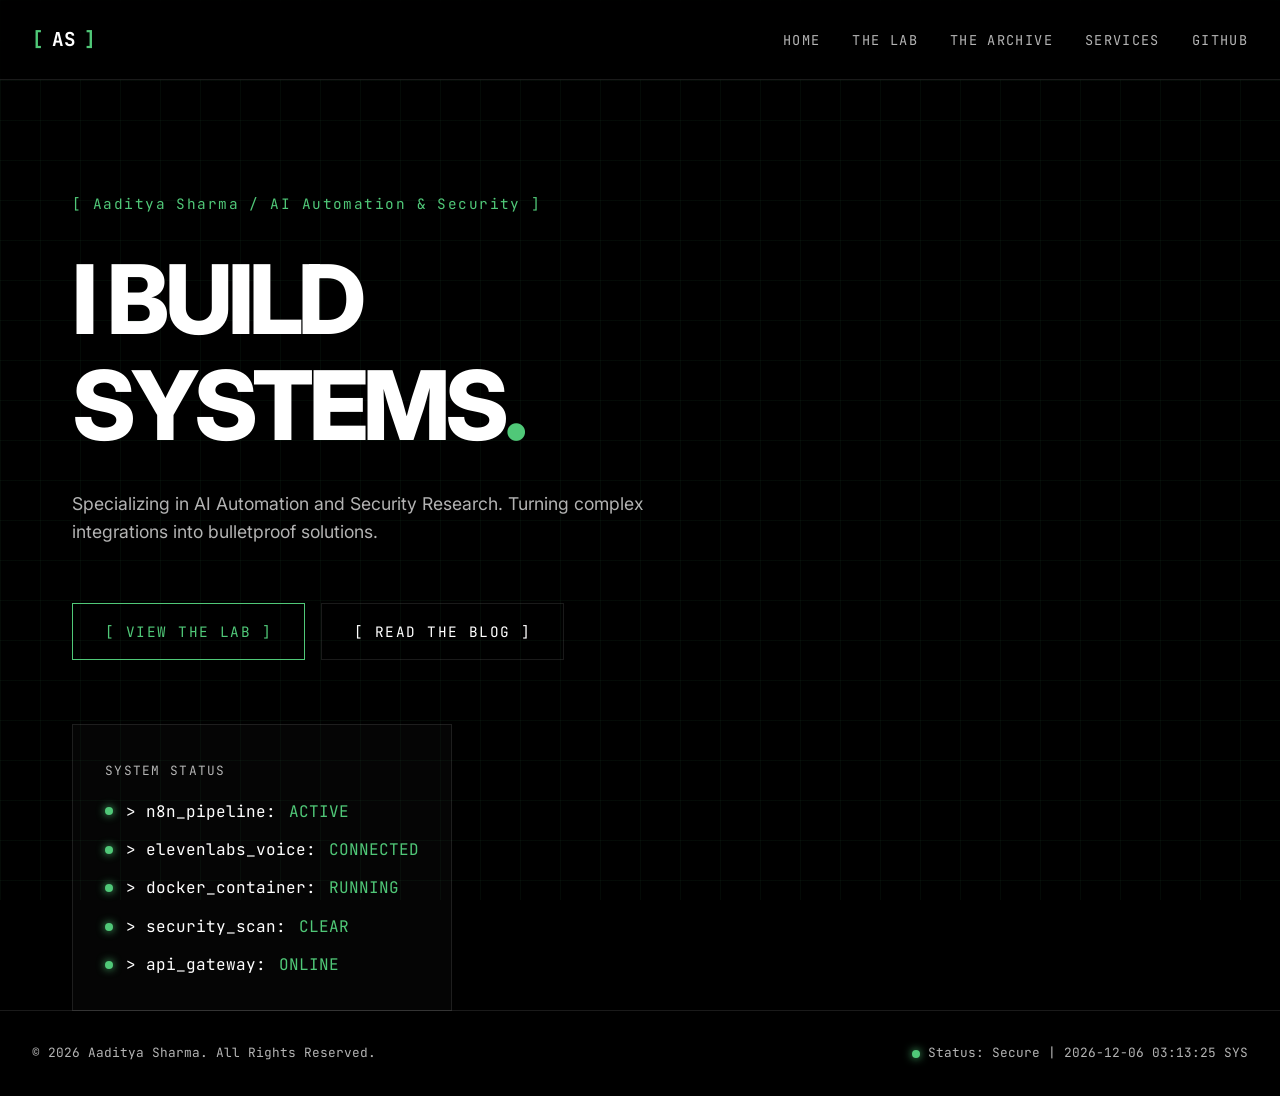
==== index.html @ 4a050b76 "Update index.html" ====
<!DOCTYPE html>
<html lang="en">
<head>
  <meta charset="UTF-8">
  <meta name="viewport" content="width=device-width, initial-scale=1.0">
  <meta name="google-site-verification" content="O0tYrFZsVxaQTLeURN5AISHJsrrloLoqdu-3Lp8WZmk" />
  <title>Aaditya Sharma | AI Automation & Security</title>
  <!-- SEO Meta Tags -->
<title>AddSSH | Cybersecurity Labs & Research</title
<meta name="description" content="Official portfolio of Aaditya. Exploring cybersecurity labs, malware research, and technical blogs.">
<meta name="keywords" content="Cybersecurity, Pentesting, Lab Solves, AddSSH, Aaditya, Security Research">
<meta name="author" content="Aaditya">

<!-- Social Media Preview (Open Graph) -->
<meta property="og:title" content="AddSSH | Cybersecurity Portfolio">
<meta property="og:description" content="Deep dives into security labs and technical writeups.">
<meta property="og:image" content="https://addssh.in/images/og-preview.png"> <!-- Path to a cool preview image -->
<meta property="og:url" content="https://addssh.in">
  <meta name="description" content="I BUILD SYSTEMS. Specializing in AI Automation and Security Research.">
  <link rel="stylesheet" href="css/style.css">
</head>
<body>
  <!-- Navigation -->
  <nav class="navbar">
    <a href="index.html" class="nav-brand"><span>[</span> AS <span>]</span></a>
    
    <button class="menu-toggle" aria-label="Toggle Navigation">
      <svg width="24" height="24" viewBox="0 0 24 24" fill="none" stroke="currentColor" stroke-width="2">
        <line x1="3" y1="12" x2="21" y2="12"></line>
        <line x1="3" y1="6" x2="21" y2="6"></line>
        <line x1="3" y1="18" x2="21" y2="18"></line>
      </svg>
    </button>

    <ul class="nav-links">
      <li><a href="index.html" class="nav-link">Home</a></li>
      <li><a href="lab.html" class="nav-link">The Lab</a></li>
      <li><a href="blog.html" class="nav-link">The Archive</a></li>
      <li><a href="services.html" class="nav-link">Services</a></li>
      <li><a href="https://github.com" target="_blank" rel="noopener noreferrer" class="nav-link">GitHub</a></li>
    </ul>
  </nav>

  <!-- Hero Section -->
  <main>
    <section class="hero container">
      <span class="hero-subtitle">[ Aaditya Sharma / AI Automation & Security ]</span>
      <h1>I BUILD<br>SYSTEMS<span class="accent">.</span></h1>
      <p style="max-width: 600px; font-size: 1.1rem; margin-top: 1rem;">
        Specializing in AI Automation and Security Research. Turning complex integrations into bulletproof solutions.
      </p>
      
      <div style="display: flex; gap: 1rem; margin-top: 2rem; flex-wrap: wrap;">
        <a href="lab.html" class="btn btn-primary">[ VIEW THE LAB ]</a>
        <a href="blog.html" class="btn">[ READ THE BLOG ]</a>
      </div>
      
      <!-- Terminal status block -->
      <div class="card" style="margin-top: 4rem; max-width: 400px;">
        <span class="mono" style="font-size: 0.8rem; color: var(--text-secondary); letter-spacing: 0.1em;">SYSTEM STATUS</span>
        <div style="margin-top: 1rem; display: flex; flex-direction: column; gap: 0.8rem;" class="mono text-sm">
          <div style="display: flex; align-items: center; gap: 0.8rem;">
            <div class="status-dot" style="animation-delay: 0s;"></div>
            <span>> n8n_pipeline:</span> <span class="accent">ACTIVE</span>
          </div>
          <div style="display: flex; align-items: center; gap: 0.8rem;">
            <div class="status-dot" style="animation-delay: 0.2s;"></div>
            <span>> elevenlabs_voice:</span> <span class="accent">CONNECTED</span>
          </div>
          <div style="display: flex; align-items: center; gap: 0.8rem;">
            <div class="status-dot" style="animation-delay: 0.4s;"></div>
            <span>> docker_container:</span> <span class="accent">RUNNING</span>
          </div>
          <div style="display: flex; align-items: center; gap: 0.8rem;">
            <div class="status-dot" style="animation-delay: 0.6s;"></div>
            <span>> security_scan:</span> <span class="accent">CLEAR</span>
          </div>
          <div style="display: flex; align-items: center; gap: 0.8rem;">
            <div class="status-dot" style="animation-delay: 0.8s;"></div>
            <span>> api_gateway:</span> <span class="accent">ONLINE</span>
          </div>
        </div>
      </div>
    </section>
  </main>

  <!-- Footer -->
  <footer class="footer">
    <div>&copy; 2026 Aaditya Sharma. All Rights Reserved.</div>
    <div class="status-indicator">
      <div class="status-dot"></div>
      <span class="mono">Status: Secure | <span id="terminal-time"></span></span>
    </div>
  </footer>

  <script src="js/main.js"></script>
</body>
</html>
---- css/style.css ----
@import url('https://fonts.googleapis.com/css2?family=Inter:wght@300;400;600;800&family=JetBrains+Mono:wght@400;700&display=swap');

:root {
  --bg-color: #000000;
  --accent-color: #50C878;
  --text-primary: #FFFFFF;
  --text-secondary: rgba(255, 255, 255, 0.7);
  --grid-color: rgba(80, 200, 120, 0.05); /* very subtle emerald */
  --border-color: rgba(255, 255, 255, 0.1);
  --font-sans: 'Inter', sans-serif;
  --font-mono: 'JetBrains Mono', monospace;
}

/* CSS Reset */
*, *::before, *::after {
  box-sizing: border-box;
  margin: 0;
  padding: 0;
}

html {
  scroll-behavior: smooth;
}

body {
  background-color: var(--bg-color);
  color: var(--text-primary);
  font-family: var(--font-sans);
  line-height: 1.6;
  min-height: 100vh;
  overflow-x: hidden;
  position: relative;
}

/* Blueprint Grid Background */
body::before {
  content: '';
  position: fixed;
  top: 0; left: 0; right: 0; bottom: 0;
  background-image: 
    linear-gradient(var(--grid-color) 1px, transparent 1px),
    linear-gradient(90deg, var(--grid-color) 1px, transparent 1px);
  background-size: 40px 40px;
  z-index: -1;
  pointer-events: none;
}

/* Typography */
h1, h2, h3, h4, h5, h6 {
  font-weight: 800;
  line-height: 1.1;
  margin-bottom: 1rem;
}

h1 { font-size: clamp(3rem, 8vw, 6rem); letter-spacing: -0.05em; }
h2 { font-size: clamp(2rem, 5vw, 4rem); letter-spacing: -0.03em; }

p {
  margin-bottom: 1.5rem;
  color: var(--text-secondary);
}

a {
  color: inherit;
  text-decoration: none;
}

.mono {
  font-family: var(--font-mono);
}

.accent {
  color: var(--accent-color);
}

/* Layout Utilities */
.container {
  width: 100%;
  max-width: 1200px;
  margin: 0 auto;
  padding: 0 2rem;
}

section {
  padding: 8rem 0;
  min-height: 100vh;
  display: flex;
  flex-direction: column;
  justify-content: center;
}

/* Navigation - Glassmorphism & Glitch Underline */
.navbar {
  position: fixed;
  top: 0; left: 0; right: 0;
  height: 80px;
  display: flex;
  align-items: center;
  justify-content: space-between;
  padding: 0 2rem;
  background: rgba(0, 0, 0, 0.7);
  backdrop-filter: blur(12px);
  -webkit-backdrop-filter: blur(12px);
  border-bottom: 1px solid var(--border-color);
  z-index: 1000;
  will-change: transform;
}

.nav-brand {
  font-family: var(--font-mono);
  font-size: 1.2rem;
  font-weight: 700;
  color: var(--text-primary);
  display: flex;
  align-items: center;
  gap: 0.5rem;
}

.nav-brand span {
  color: var(--accent-color);
}

.nav-links {
  display: flex;
  gap: 2rem;
  list-style: none;
}

.nav-link {
  font-family: var(--font-mono);
  font-size: 0.85rem;
  text-transform: uppercase;
  letter-spacing: 0.1em;
  color: var(--text-secondary);
  position: relative;
  transition: color 0.3s ease;
  padding: 0.5rem 0;
}

.nav-link:hover, .nav-link.active {
  color: var(--accent-color);
}

/* Slide-Underline / Glitch Effect */
.nav-link::after {
  content: '';
  position: absolute;
  bottom: 0;
  left: 0;
  width: 100%;
  height: 2px;
  background-color: var(--accent-color);
  transform: scaleX(0);
  transform-origin: right;
  transition: transform 0.4s cubic-bezier(0.86, 0, 0.07, 1);
  will-change: transform;
}

.nav-link:hover::after, .nav-link.active::after {
  transform: scaleX(1);
  transform-origin: left;
}

/* Mobile Menu Toggle */
.menu-toggle {
  display: none;
  background: none;
  border: none;
  color: var(--text-primary);
  font-size: 1.5rem;
  cursor: pointer;
}

/* Sub-Navigation for Blog & Lab */
.sub-nav {
  position: sticky;
  top: 80px;
  background: rgba(0, 0, 0, 0.9);
  border-bottom: 1px solid var(--border-color);
  padding: 1rem 0;
  z-index: 990;
  display: flex;
  justify-content: center;
  gap: 2rem;
  backdrop-filter: blur(8px);
}

.sub-nav a {
  font-family: var(--font-mono);
  font-size: 0.8rem;
  color: var(--text-secondary);
  transition: color 0.2s ease;
}

.sub-nav a:hover {
  color: var(--accent-color);
}

/* Buttons */
.btn {
  display: inline-block;
  font-family: var(--font-mono);
  font-size: 0.9rem;
  letter-spacing: 0.1em;
  padding: 1rem 2rem;
  border: 1px solid var(--border-color);
  background: transparent;
  color: var(--text-primary);
  transition: all 0.3s ease;
  cursor: pointer;
  text-transform: uppercase;
  will-change: transform, background-color;
}

.btn:hover {
  background: var(--accent-color);
  border-color: var(--accent-color);
  color: var(--bg-color);
  transform: translateY(-2px);
}

.btn-primary {
  border-color: var(--accent-color);
  color: var(--accent-color);
}

/* Status Indicator Footer */
.footer {
  border-top: 1px solid var(--border-color);
  padding: 2rem;
  display: flex;
  justify-content: space-between;
  align-items: center;
  font-family: var(--font-mono);
  font-size: 0.8rem;
  color: var(--text-secondary);
  background: var(--bg-color);
}

.status-indicator {
  display: flex;
  align-items: center;
  gap: 0.5rem;
}

.status-dot {
  width: 8px;
  height: 8px;
  border-radius: 50%;
  background-color: var(--accent-color);
  box-shadow: 0 0 8px var(--accent-color);
  animation: pulse 2s infinite;
}

@keyframes pulse {
  0% { opacity: 1; transform: scale(1); }
  50% { opacity: 0.4; transform: scale(0.8); }
  100% { opacity: 1; transform: scale(1); }
}

/* Component specifics */
.hero {
  align-items: flex-start;
  padding-top: 12rem;
}

.hero-subtitle {
  font-family: var(--font-mono);
  color: var(--accent-color);
  letter-spacing: 0.1em;
  font-size: 0.9rem;
  margin-bottom: 2rem;
  display: block;
}

.content-grid {
  display: grid;
  grid-template-columns: repeat(auto-fit, minmax(300px, 1fr));
  gap: 2rem;
  margin-top: 4rem;
}

.card {
  border: 1px solid var(--border-color);
  background: rgba(255, 255, 255, 0.02);
  padding: 2rem;
  transition: transform 0.3s ease, border-color 0.3s ease;
  will-change: transform;
}

.card:hover {
  transform: translateY(-5px);
  border-color: var(--accent-color);
}

.card-tag {
  font-family: var(--font-mono);
  font-size: 0.75rem;
  color: var(--accent-color);
  margin-bottom: 1rem;
  display: inline-block;
}

.card-title {
  font-size: 1.5rem;
  margin-bottom: 1rem;
}

/* Responsive */
@media (max-width: 768px) {
  .nav-links {
    display: none; /* simple mobile hide for now, could expand to toggle */
  }
  .menu-toggle {
    display: block;
  }
  .sub-nav {
    flex-wrap: wrap;
    padding: 1rem;
  }
  h1 { font-size: 2.5rem; }
  h2 { font-size: 2rem; }
  section { padding: 6rem 0; }
  .footer {
    flex-direction: column;
    gap: 1rem;
    text-align: center;
  }
}

/* Navigation Dropdowns */
.nav-item-dropdown {
  position: relative;
}

.dropdown-menu {
  position: absolute;
  top: 100%;
  left: 0;
  background: rgba(0, 0, 0, 0.95);
  border: 1px solid var(--border-color);
  backdrop-filter: blur(8px);
  min-width: 250px;
  list-style: none;
  padding: 1rem 0;
  opacity: 0;
  visibility: hidden;
  transform: translateY(10px);
  transition: all 0.3s cubic-bezier(0.86, 0, 0.07, 1);
  z-index: 1000;
  will-change: transform, opacity;
}

.nav-item-dropdown:hover .dropdown-menu {
  opacity: 1;
  visibility: visible;
  transform: translateY(0);
}

.dropdown-menu li {
  padding: 0;
}

.dropdown-menu a {
  display: block;
  padding: 0.5rem 1.5rem;
  font-family: var(--font-mono);
  font-size: 0.8rem;
  color: var(--text-secondary);
  transition: all 0.2s ease;
  white-space: nowrap;
  overflow: hidden;
  text-overflow: ellipsis;
}

.dropdown-menu a:hover {
  color: var(--accent-color);
  background: rgba(80, 200, 120, 0.1);
  padding-left: 2rem;
}

/* Card Image Styles */
.card-img-container {
  width: 100%;
  height: 200px;
  overflow: hidden;
  margin-bottom: 1.5rem;
  border-bottom: 1px solid var(--border-color);
  margin-top: -2rem;
  margin-left: -2rem;
  margin-right: -2rem;
  width: calc(100% + 4rem);
}

.card-img-container img {
  width: 100%;
  height: 100%;
  object-fit: cover;
  transition: transform 0.5s ease;
}

.card:hover .card-img-container img {
  transform: scale(1.05);
}

/* Viewer Animations */
.fade-in-up {
  opacity: 0;
  transform: translateY(20px);
  animation: fadeInUp 0.8s cubic-bezier(0.16, 1, 0.3, 1) forwards;
}

.delay-1 { animation-delay: 0.1s; }
.delay-2 { animation-delay: 0.2s; }
.delay-3 { animation-delay: 0.3s; }
.delay-4 { animation-delay: 0.4s; }

@keyframes fadeInUp {
  from {
    opacity: 0;
    transform: translateY(20px);
  }
  to {
    opacity: 1;
    transform: translateY(0);
  }
}
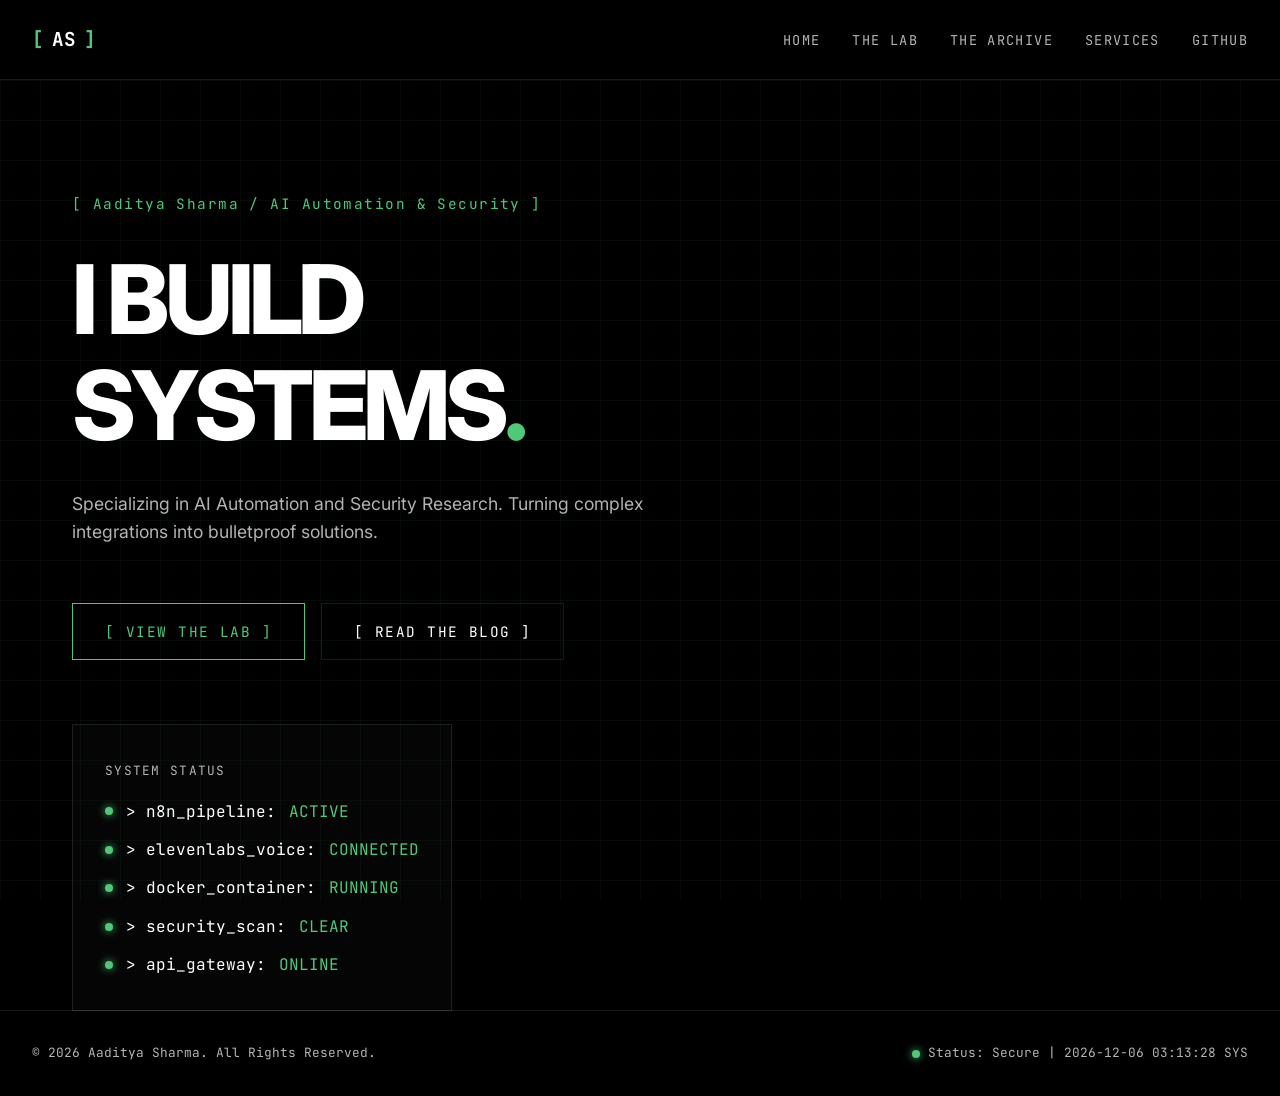
==== commit 2ee1d380: "Fix title tag in index.html Updated the title tag to reflect the correct project name." ====
--- a/index.html
+++ b/index.html
@@ -6,7 +6,7 @@
   <meta name="google-site-verification" content="O0tYrFZsVxaQTLeURN5AISHJsrrloLoqdu-3Lp8WZmk" />
   <title>Aaditya Sharma | AI Automation & Security</title>
   <!-- SEO Meta Tags -->
-<title>AddSSH | Cybersecurity Labs & Research</title
+
 <meta name="description" content="Official portfolio of Aaditya. Exploring cybersecurity labs, malware research, and technical blogs.">
 <meta name="keywords" content="Cybersecurity, Pentesting, Lab Solves, AddSSH, Aaditya, Security Research">
 <meta name="author" content="Aaditya">
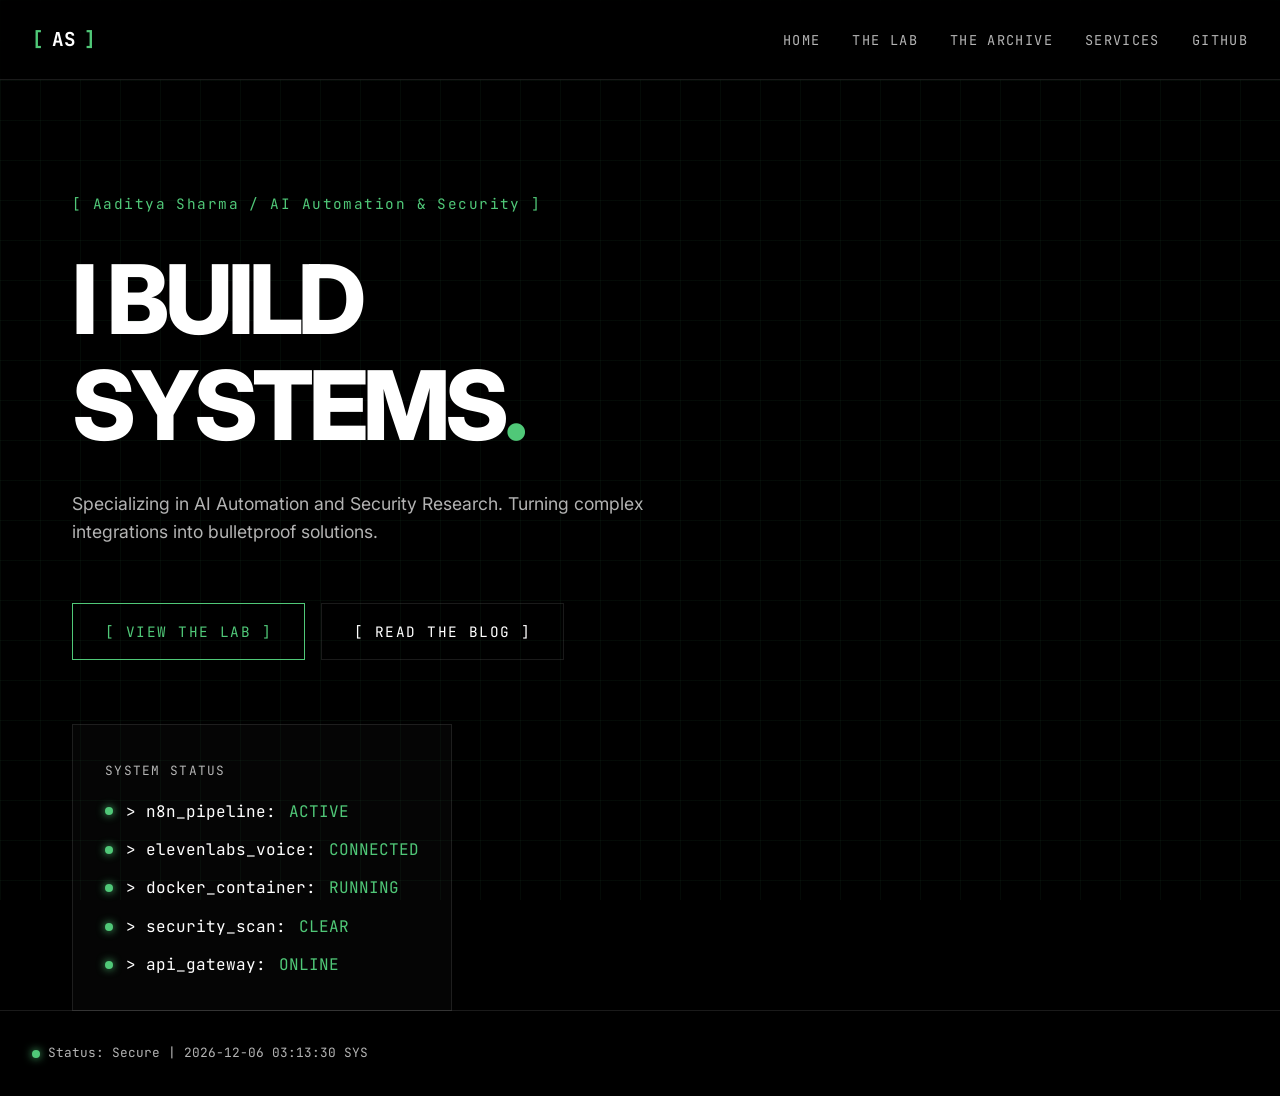
==== commit 2bbecef1: "Update footer copyright year to 2026" ====
--- a/index.html
+++ b/index.html
@@ -86,7 +86,7 @@
 
   <!-- Footer -->
   <footer class="footer">
-    <div>&copy; 2026 Aaditya Sharma. All Rights Reserved.</div>
+  
     <div class="status-indicator">
       <div class="status-dot"></div>
       <span class="mono">Status: Secure | <span id="terminal-time"></span></span>
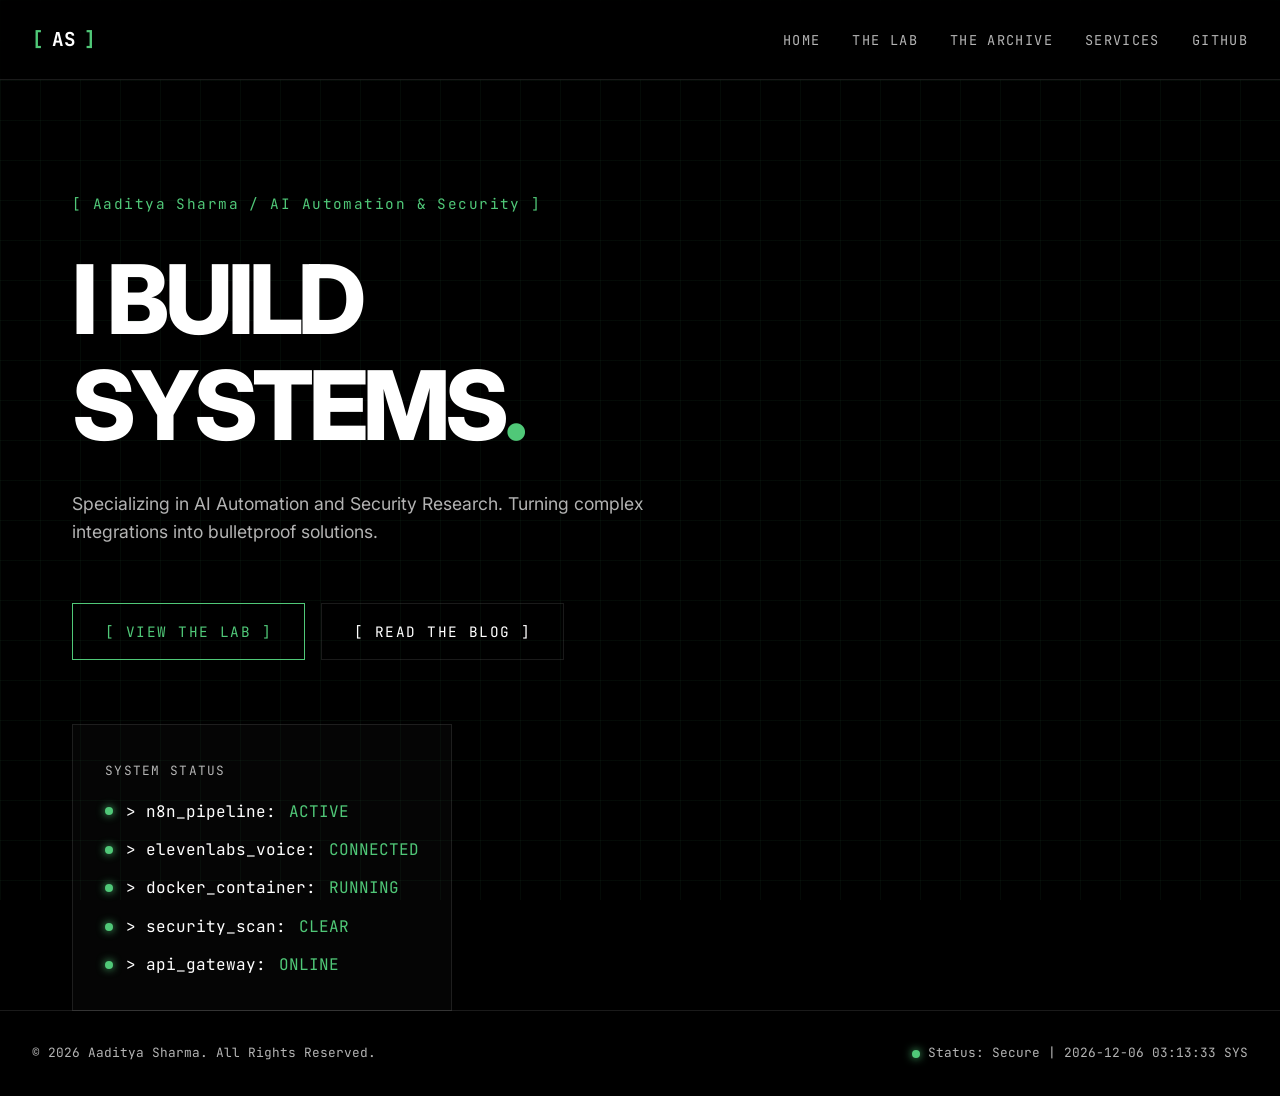
==== commit 492754f8: "Update index.html" ====
--- a/index.html
+++ b/index.html
@@ -86,7 +86,7 @@
 
   <!-- Footer -->
   <footer class="footer">
-  
+    <div>&copy; 2026 Aaditya Sharma. All Rights Reserved.</div>
     <div class="status-indicator">
       <div class="status-dot"></div>
       <span class="mono">Status: Secure | <span id="terminal-time"></span></span>
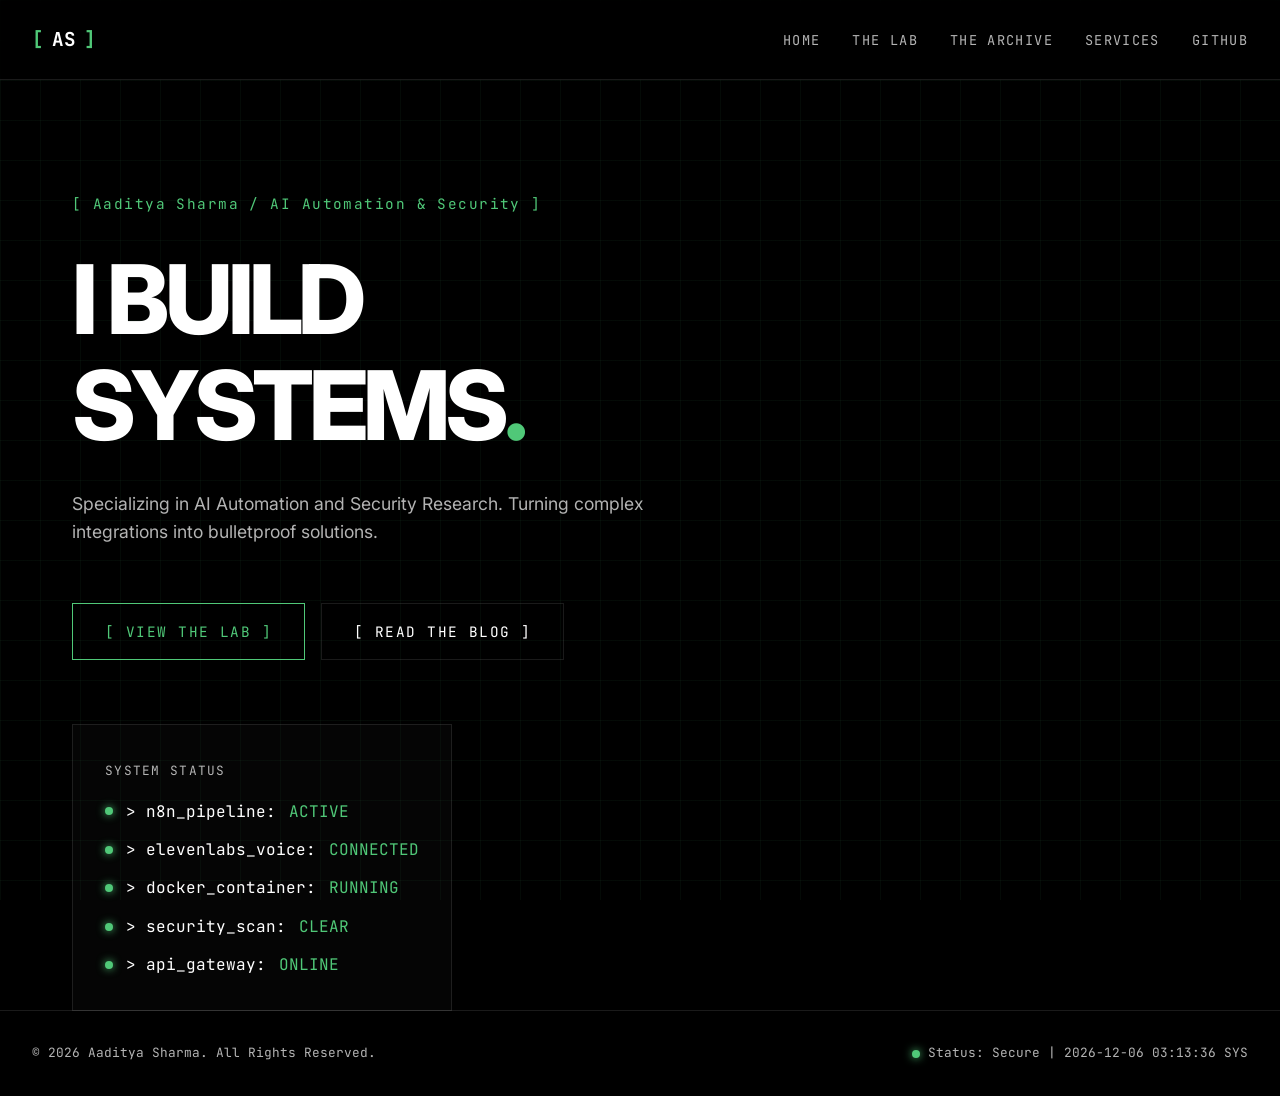
==== commit 2073a8a8: "Update index.html" ====
--- a/index.html
+++ b/index.html
@@ -5,6 +5,7 @@
   <meta name="viewport" content="width=device-width, initial-scale=1.0">
   <meta name="google-site-verification" content="O0tYrFZsVxaQTLeURN5AISHJsrrloLoqdu-3Lp8WZmk" />
   <title>Aaditya Sharma | AI Automation & Security</title>
+  <link rel="icon" type="png" href="logo.png">
   <!-- SEO Meta Tags -->
 
 <meta name="description" content="Official portfolio of Aaditya. Exploring cybersecurity labs, malware research, and technical blogs.">
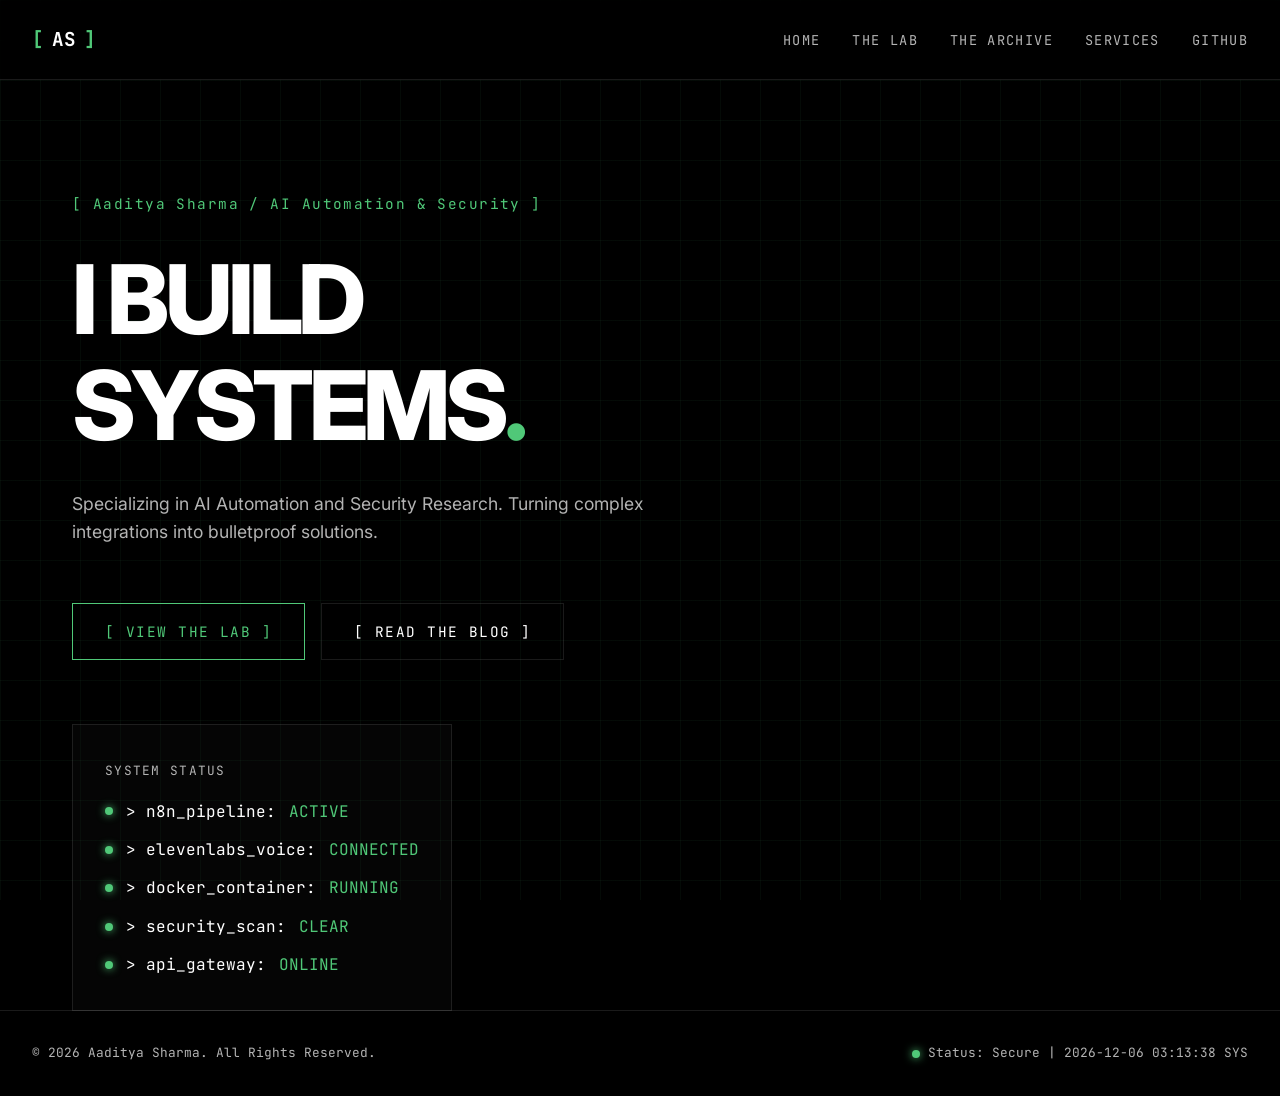
==== commit bb7cb181: "update: MY site ranking meta tags" ====
--- a/index.html
+++ b/index.html
@@ -4,13 +4,27 @@
   <meta charset="UTF-8">
   <meta name="viewport" content="width=device-width, initial-scale=1.0">
   <meta name="google-site-verification" content="O0tYrFZsVxaQTLeURN5AISHJsrrloLoqdu-3Lp8WZmk" />
-  <title>Aaditya Sharma | AI Automation & Security</title>
+  <title>AddSSH|Aaditya Sharma | AI Automation & Security</title>
   <link rel="icon" type="png" href="logo.png">
   <!-- SEO Meta Tags -->
 
 <meta name="description" content="Official portfolio of Aaditya. Exploring cybersecurity labs, malware research, and technical blogs.">
 <meta name="keywords" content="Cybersecurity, Pentesting, Lab Solves, AddSSH, Aaditya, Security Research">
 <meta name="author" content="Aaditya">
+<!-- Primary Meta Tags -->
+
+<meta name="title" content="AddSSH | Cybersecurity Labs & Security Research">
+<meta name="description" content="Official home of AddSSH. Deep dives into cybersecurity labs, technical writeups, and VoltAgent security themes.">
+
+<!-- Open Graph / Facebook (Helps with link previews) -->
+<meta property="og:type" content="website">
+<meta property="og:url" content="https://addssh.in/">
+<meta property="og:title" content="AddSSH | Cybersecurity Labs">
+<meta property="og:description" content="Explore technical security research and lab solves at AddSSH.in.">
+<meta property="og:image" content="https://addssh.in/images/logo.png">
+
+<!-- Canonical Tag (Tells Google this is the ONLY version of the site) -->
+<link rel="canonical" href="https://addssh.in/">
 
 <!-- Social Media Preview (Open Graph) -->
 <meta property="og:title" content="AddSSH | Cybersecurity Portfolio">
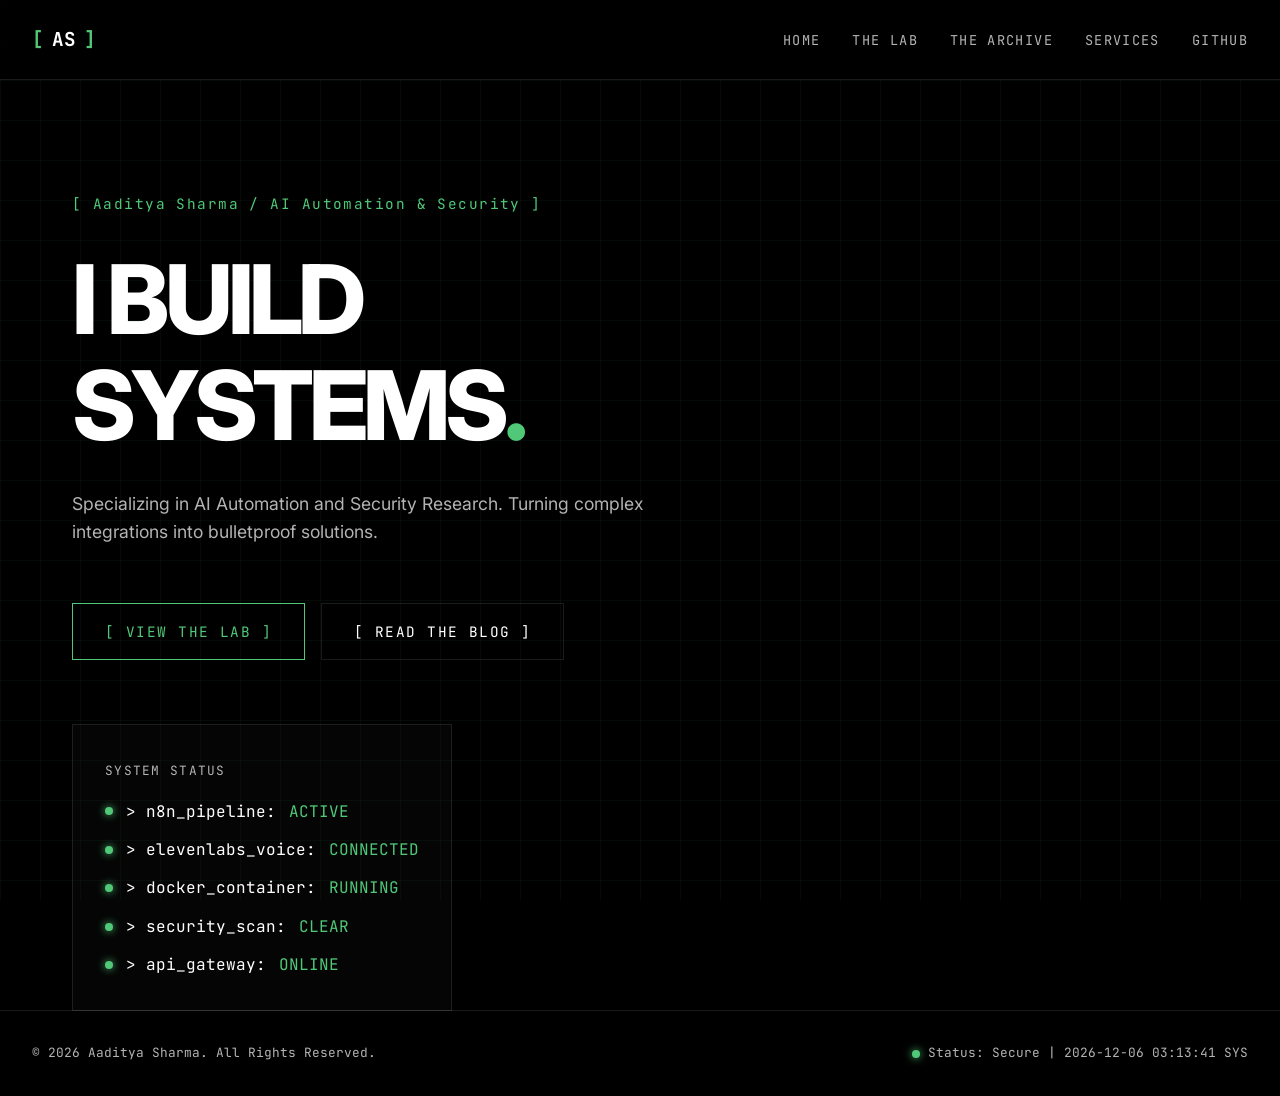
==== commit e70ac9f0: "update: final seo" ====
--- a/index.html
+++ b/index.html
@@ -4,34 +4,68 @@
   <meta charset="UTF-8">
   <meta name="viewport" content="width=device-width, initial-scale=1.0">
   <meta name="google-site-verification" content="O0tYrFZsVxaQTLeURN5AISHJsrrloLoqdu-3Lp8WZmk" />
-  <title>AddSSH|Aaditya Sharma | AI Automation & Security</title>
+  <title>AddSSH | Cybersecurity Lab Solves & Aaditya Security Research</title>
   <link rel="icon" type="png" href="logo.png">
   <!-- SEO Meta Tags -->
+  <meta name="description" content="Official portfolio of Aaditya Sharma - AddSSH Cybersecurity Lab Solves, Malware Analysis Blog, and AI Automation Security Research. Explore technical security labs and research.">
+  <meta name="keywords" content="AddSSH, Cybersecurity Lab Solves, Aaditya Security Research, Malware Analysis Blog, Pentesting, AI Automation, Security Research">
+  <meta name="author" content="Aaditya Sharma">
+  <!-- Primary Meta Tags -->
+  <meta name="title" content="AddSSH | Cybersecurity Labs & Security Research">
+  <meta name="description" content="Official home of AddSSH. Deep dives into cybersecurity labs, technical writeups, malware analysis, and VoltAgent security themes.">
 
-<meta name="description" content="Official portfolio of Aaditya. Exploring cybersecurity labs, malware research, and technical blogs.">
-<meta name="keywords" content="Cybersecurity, Pentesting, Lab Solves, AddSSH, Aaditya, Security Research">
-<meta name="author" content="Aaditya">
-<!-- Primary Meta Tags -->
+  <!-- Open Graph / Facebook -->
+  <meta property="og:type" content="website">
+  <meta property="og:url" content="https://addssh.in/">
+  <meta property="og:title" content="AddSSH | Cybersecurity Lab Solves & Aaditya Security Research">
+  <meta property="og:description" content="Explore AddSSH Cybersecurity Lab Solves, Malware Analysis Blog, and technical security research by Aaditya Sharma.">
+  <meta property="og:image" content="https://addssh.in/images/logo.png">
+  <meta property="og:site_name" content="AddSSH">
 
-<meta name="title" content="AddSSH | Cybersecurity Labs & Security Research">
-<meta name="description" content="Official home of AddSSH. Deep dives into cybersecurity labs, technical writeups, and VoltAgent security themes.">
+  <!-- Twitter Card -->
+  <meta name="twitter:card" content="summary_large_image">
+  <meta name="twitter:title" content="AddSSH | Cybersecurity Lab Solves & Aaditya Security Research">
+  <meta name="twitter:description" content="Official portfolio of Aaditya Sharma - AddSSH Cybersecurity Lab Solves, Malware Analysis Blog, and AI Automation Security Research.">
+  <meta name="twitter:image" content="https://addssh.in/images/logo.png">
+  <meta name="twitter:site" content="@addssh_in"> <!-- Replace with actual Twitter handle if available -->
 
-<!-- Open Graph / Facebook (Helps with link previews) -->
-<meta property="og:type" content="website">
-<meta property="og:url" content="https://addssh.in/">
-<meta property="og:title" content="AddSSH | Cybersecurity Labs">
-<meta property="og:description" content="Explore technical security research and lab solves at AddSSH.in.">
-<meta property="og:image" content="https://addssh.in/images/logo.png">
+  <!-- Canonical Tag -->
+  <link rel="canonical" href="https://addssh.in/">
 
-<!-- Canonical Tag (Tells Google this is the ONLY version of the site) -->
-<link rel="canonical" href="https://addssh.in/">
+  <!-- JSON-LD Schema Markup for Person -->
+  <script type="application/ld+json">
+  {
+    "@context": "https://schema.org",
+    "@type": "Person",
+    "name": "Aaditya Sharma",
+    "alternateName": "AddSSH",
+    "jobTitle": "Cybersecurity Researcher and AI Automation Specialist",
+    "description": "Specializing in cybersecurity lab solves, malware analysis, AI automation, and security research.",
+    "url": "https://addssh.in",
+    "sameAs": [
+      "https://github.com/Aadityadcks",
+      "https://addssh.in"
+    ],
+    "knowsAbout": [
+      "Cybersecurity",
+      "Penetration Testing",
+      "Malware Analysis",
+      "AI Automation",
+      "Security Research",
+      "Network Security",
+      "Vulnerability Assessment"
+    ],
+    "hasOccupation": {
+      "@type": "Occupation",
+      "name": "Cybersecurity Engineer",
+      "occupationLocation": {
+        "@type": "Country",
+        "name": "India"
+      }
+    }
+  }
+  </script>
 
-<!-- Social Media Preview (Open Graph) -->
-<meta property="og:title" content="AddSSH | Cybersecurity Portfolio">
-<meta property="og:description" content="Deep dives into security labs and technical writeups.">
-<meta property="og:image" content="https://addssh.in/images/og-preview.png"> <!-- Path to a cool preview image -->
-<meta property="og:url" content="https://addssh.in">
-  <meta name="description" content="I BUILD SYSTEMS. Specializing in AI Automation and Security Research.">
   <link rel="stylesheet" href="css/style.css">
 </head>
 <body>
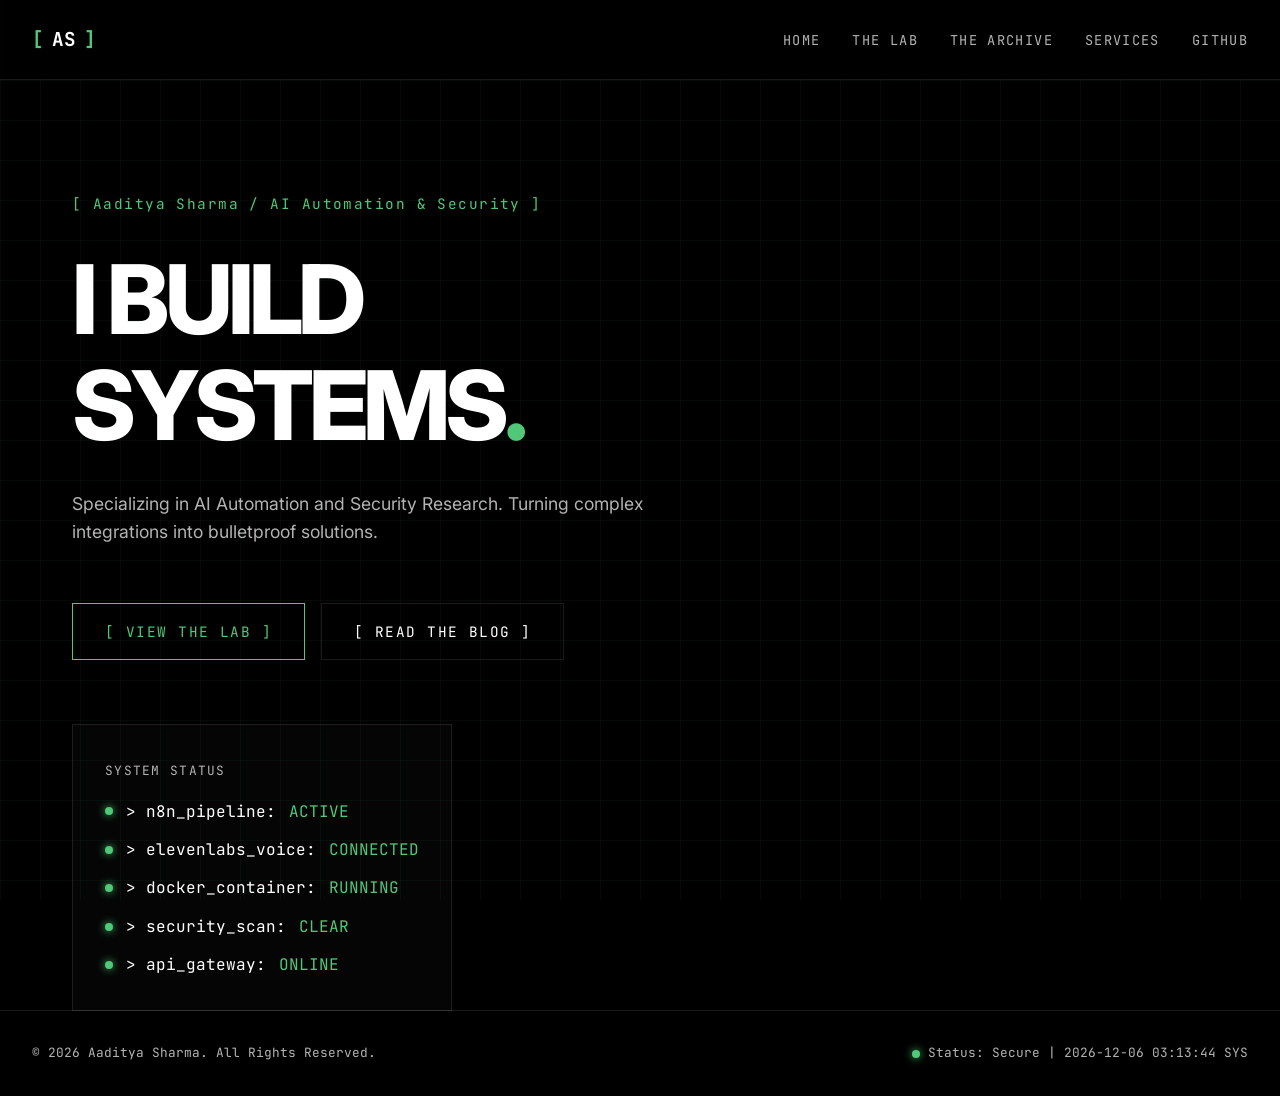
==== commit 54bae69b: "Update index.html" ====
--- a/index.html
+++ b/index.html
@@ -13,6 +13,12 @@
   <!-- Primary Meta Tags -->
   <meta name="title" content="AddSSH | Cybersecurity Labs & Security Research">
   <meta name="description" content="Official home of AddSSH. Deep dives into cybersecurity labs, technical writeups, malware analysis, and VoltAgent security themes.">
+
+  <!-- Google Favicon Requirements -->
+<link rel="icon" type="image/png" sizes="32x32" href="logo.png">
+<link rel="icon" type="image/png" sizes="16x16" href="logo.png">
+<link rel="apple-touch-icon" href="logo.png">
+<link rel="shortcut icon" href="logo.png">
 
   <!-- Open Graph / Facebook -->
   <meta property="og:type" content="website">
